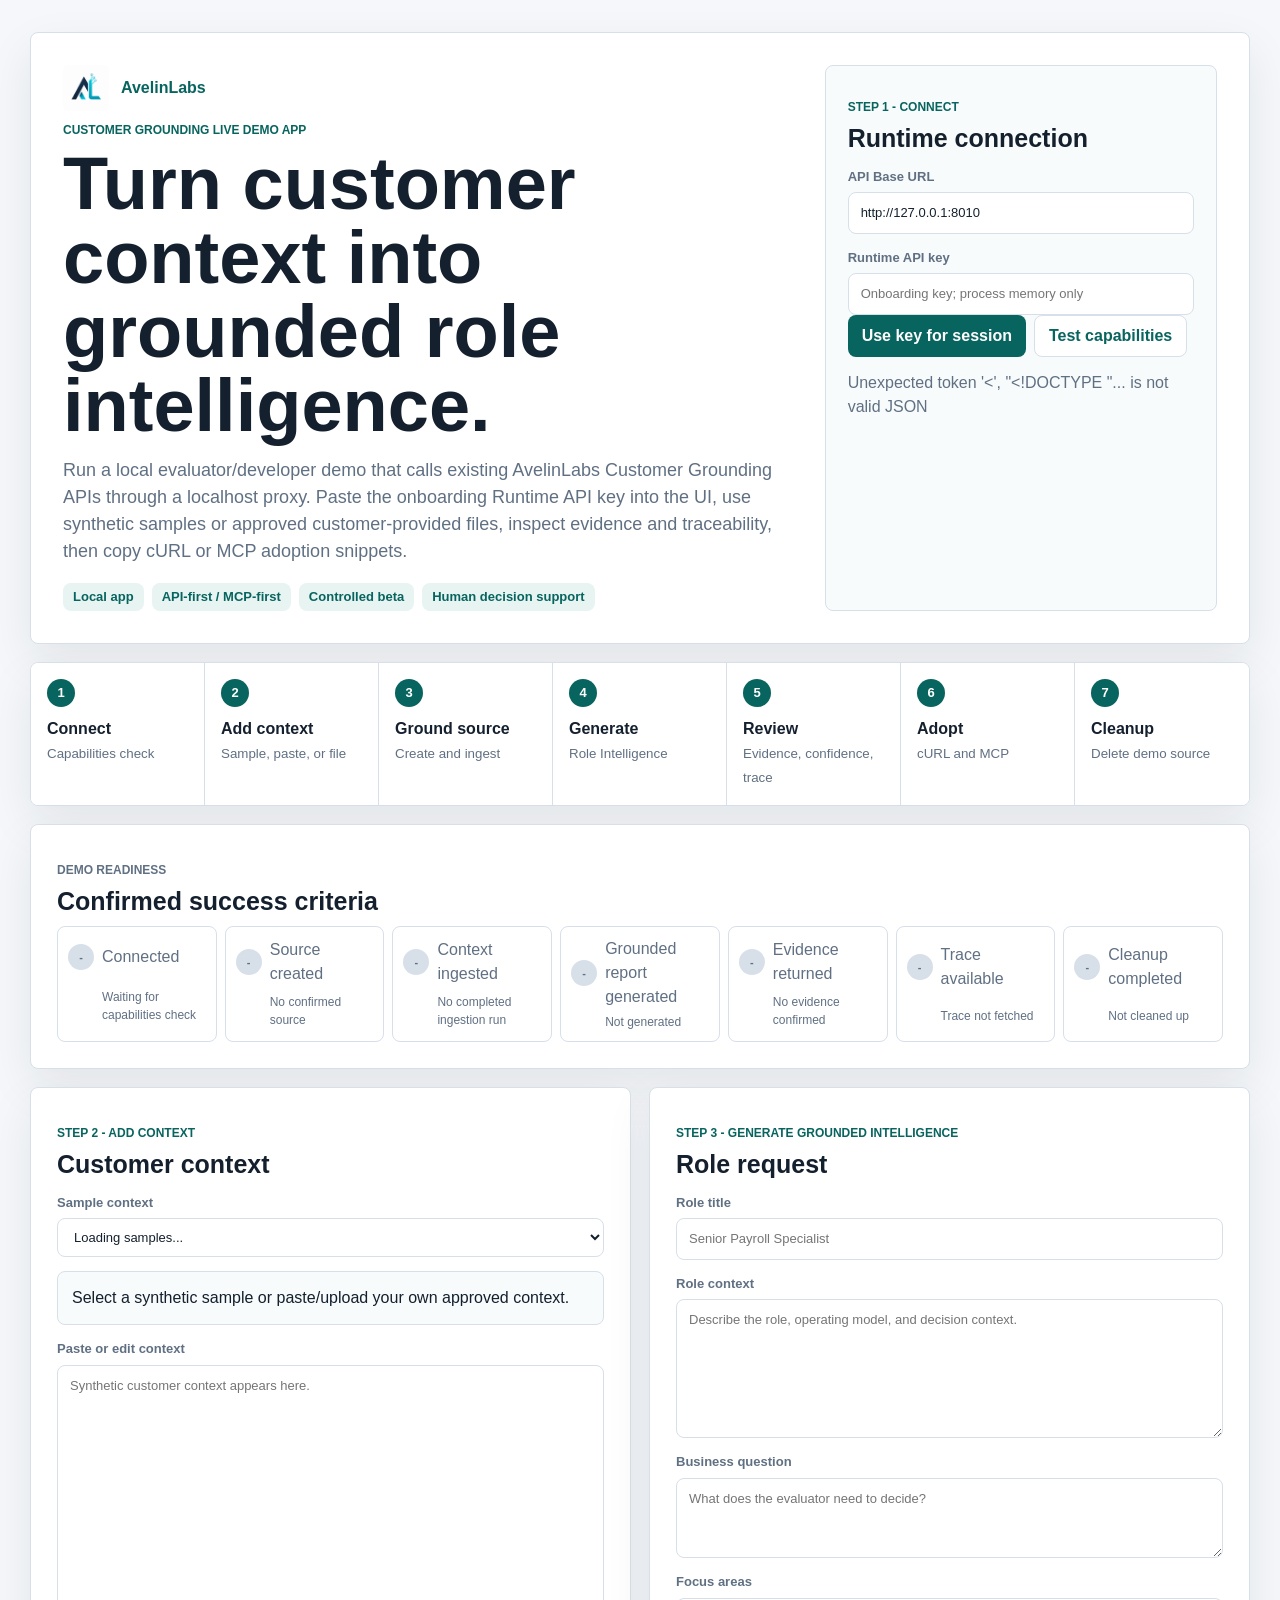
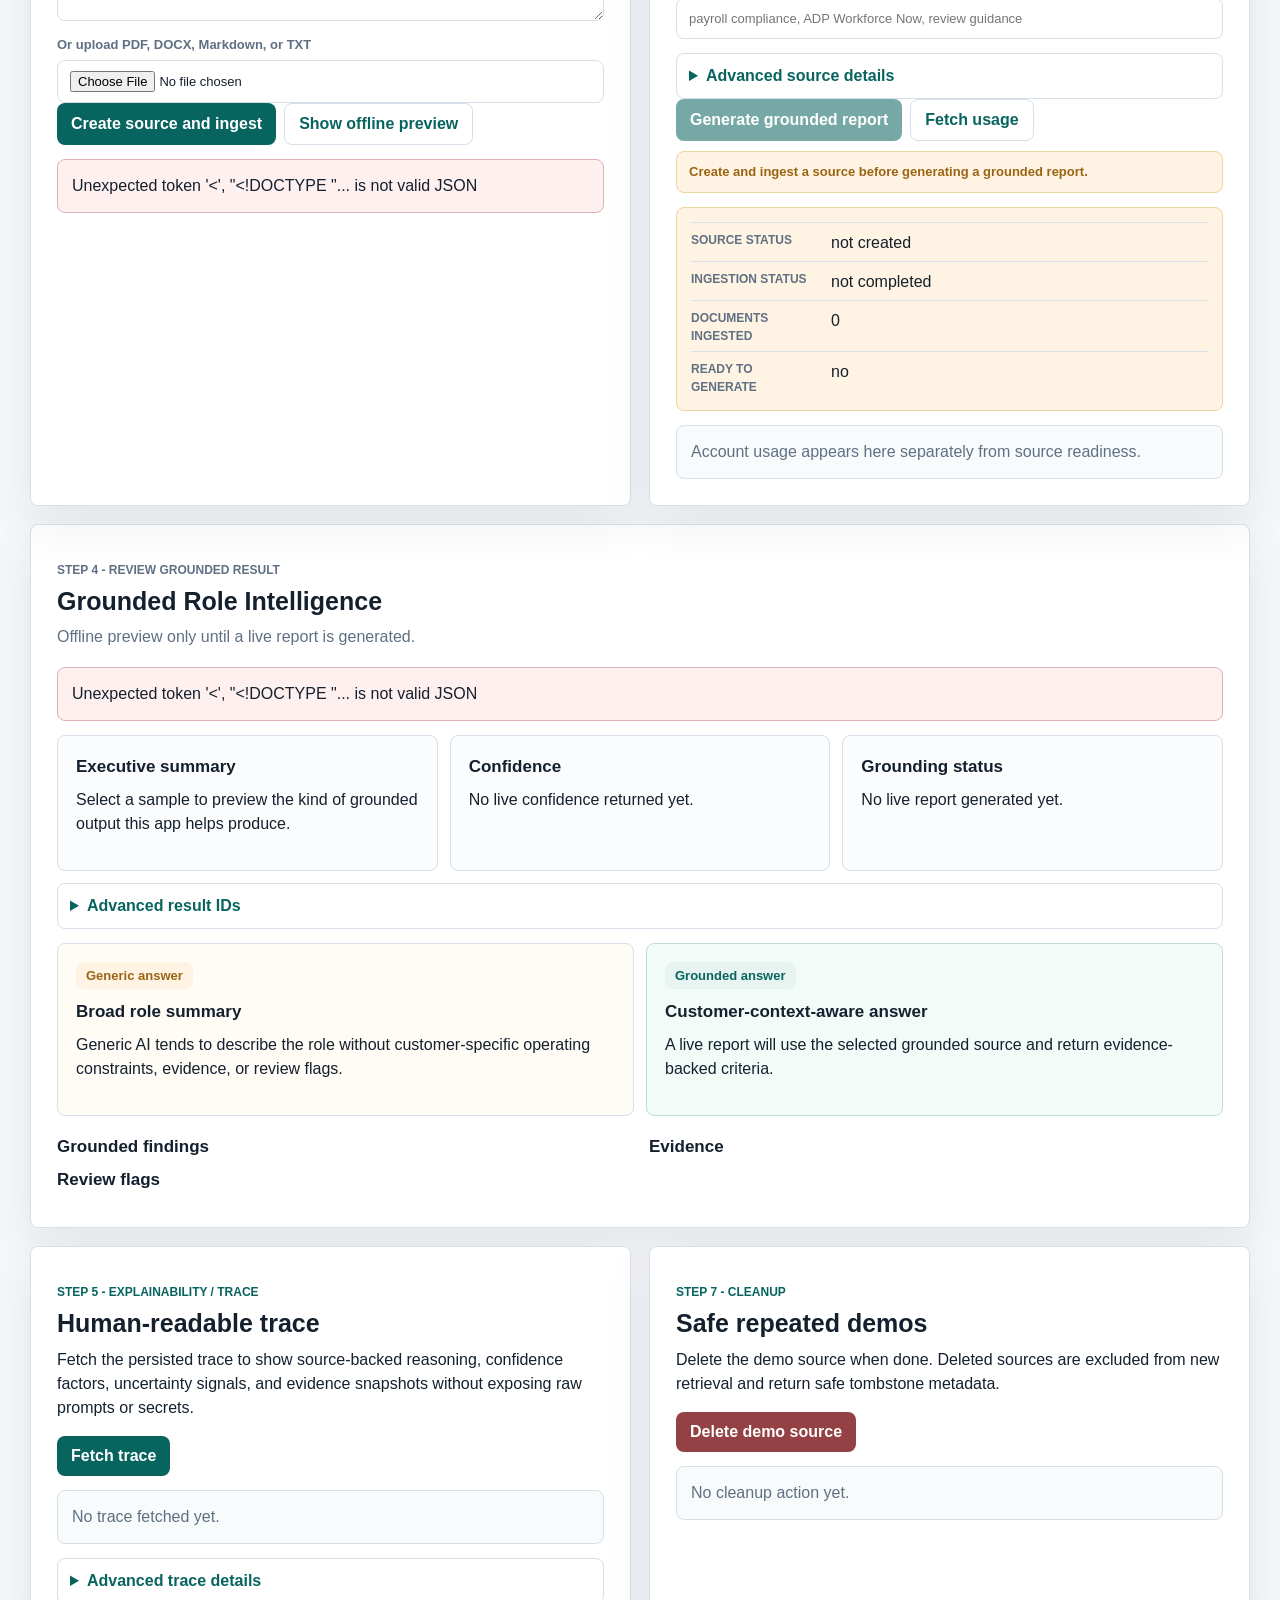
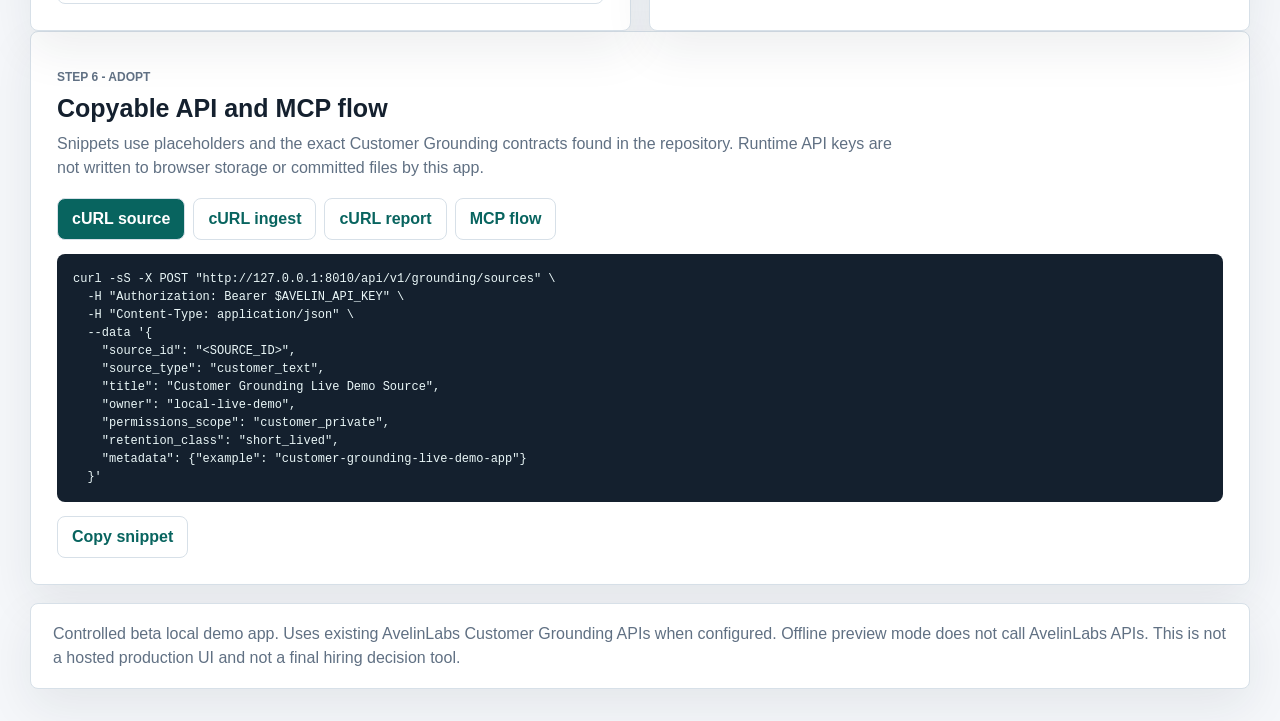
==== customer-grounding-live-demo-app/index.html @ 76cb21fd "Add Customer Grounding API, MCP, and live demo examples" ====
<!doctype html>
<html lang="en">
  <head>
    <meta charset="utf-8">
    <meta name="viewport" content="width=device-width, initial-scale=1">
    <title>AvelinLabs Customer Grounding Live Demo App</title>
    <link rel="stylesheet" href="styles.css">
  </head>
  <body>
    <main class="app-shell">
      <header class="hero">
        <div class="hero__main">
          <div class="brand-row">
            <img src="assets/avelinlabs-logo.png" alt="AvelinLabs logo" class="brand-logo">
            <span>AvelinLabs</span>
          </div>
          <p class="eyebrow">Customer Grounding Live Demo App</p>
          <h1>Turn customer context into grounded role intelligence.</h1>
          <p class="hero-copy">Run a local evaluator/developer demo that calls existing AvelinLabs Customer Grounding APIs through a localhost proxy. Paste the onboarding Runtime API key into the UI, use synthetic samples or approved customer-provided files, inspect evidence and traceability, then copy cURL or MCP adoption snippets.</p>
          <div class="badge-row">
            <span>Local app</span>
            <span>API-first / MCP-first</span>
            <span>Controlled beta</span>
            <span>Human decision support</span>
          </div>
        </div>
        <aside class="connection-card" aria-label="Connection status">
          <p class="eyebrow">Step 1 - Connect</p>
          <h2>Runtime connection</h2>
          <label>API Base URL<input id="base-url" type="url" value="http://127.0.0.1:8010" autocomplete="off"></label>
          <label>Runtime API key<input id="api-key" type="password" placeholder="Onboarding key; process memory only" autocomplete="off"></label>
          <div class="button-row">
            <button id="save-config" type="button">Use key for session</button>
            <button id="test-connection" type="button" class="secondary">Test capabilities</button>
          </div>
          <p id="connection-status" class="status-line">Not connected. Enter API Base URL and onboarding Runtime API key to run the live flow.</p>
        </aside>
      </header>

      <section class="timeline" aria-label="Demo workflow">
        <article><strong>1</strong><span>Connect</span><small>Capabilities check</small></article>
        <article><strong>2</strong><span>Add context</span><small>Sample, paste, or file</small></article>
        <article><strong>3</strong><span>Ground source</span><small>Create and ingest</small></article>
        <article><strong>4</strong><span>Generate</span><small>Role Intelligence</small></article>
        <article><strong>5</strong><span>Review</span><small>Evidence, confidence, trace</small></article>
        <article><strong>6</strong><span>Adopt</span><small>cURL and MCP</small></article>
        <article><strong>7</strong><span>Cleanup</span><small>Delete demo source</small></article>
      </section>

      <section class="panel checklist-panel" aria-labelledby="checklist-title">
        <div class="section-heading compact">
          <p class="eyebrow">Demo readiness</p>
          <h2 id="checklist-title">Confirmed success criteria</h2>
        </div>
        <ul id="demo-checklist" class="demo-checklist"></ul>
      </section>

      <section class="grid two" aria-label="Inputs">
        <article class="panel">
          <p class="eyebrow">Step 2 - Add context</p>
          <h2>Customer context</h2>
          <label>Sample context<select id="sample-select"><option value="">Loading samples...</option></select></label>
          <div id="sample-summary" class="soft-note">Select a synthetic sample or paste/upload your own approved context.</div>
          <label>Paste or edit context<textarea id="context-text" rows="12" placeholder="Synthetic customer context appears here."></textarea></label>
          <label>Or upload PDF, DOCX, Markdown, or TXT<input id="context-file" type="file" accept=".pdf,.docx,.md,.markdown,.txt,application/pdf,application/vnd.openxmlformats-officedocument.wordprocessingml.document,text/markdown,text/plain"></label>
          <div class="button-row">
            <button id="create-ingest" type="button">Create source and ingest</button>
            <button id="load-offline-preview" type="button" class="secondary">Show offline preview</button>
          </div>
          <div id="ingestion-status" class="status-box muted">No source ingested yet.</div>
        </article>

        <article class="panel">
          <p class="eyebrow">Step 3 - Generate grounded intelligence</p>
          <h2>Role request</h2>
          <label>Role title<input id="role-title" type="text" placeholder="Senior Payroll Specialist"></label>
          <label>Role context<textarea id="role-context" rows="6" placeholder="Describe the role, operating model, and decision context."></textarea></label>
          <label>Business question<textarea id="business-question" rows="3" placeholder="What does the evaluator need to decide?"></textarea></label>
          <label>Focus areas<input id="focus-areas" type="text" placeholder="payroll compliance, ADP Workforce Now, review guidance"></label>
          <details class="advanced-details">
            <summary>Advanced source details</summary>
            <label>Source ID<input id="source-id" type="text" placeholder="Generated automatically or enter one intentionally"></label>
            <div class="button-row compact-buttons">
              <button id="refresh-source" type="button" class="secondary">Refresh selected source</button>
            </div>
            <div id="advanced-source-details" class="advanced-box">No source details yet.</div>
          </details>
          <div class="button-row">
            <button id="generate-report" type="button">Generate grounded report</button>
            <button id="fetch-usage" type="button" class="secondary">Fetch usage</button>
          </div>
          <div id="generate-gate" class="gate-note blocked">Create and ingest a source before generating a grounded report.</div>
          <div id="run-metadata" class="status-box muted">Live source and ingestion status will appear here.</div>
          <div id="usage-view" class="status-box muted">Account usage appears here separately from source readiness.</div>
        </article>
      </section>

      <section class="panel result-panel" aria-labelledby="result-title">
        <div class="section-heading">
          <p class="eyebrow">Step 4 - Review grounded result</p>
          <h2 id="result-title">Grounded Role Intelligence</h2>
          <p id="result-mode">Offline preview only until a live report is generated.</p>
        </div>
        <div id="grounding-alert" class="status-box muted" hidden></div>
        <div class="result-grid">
          <article class="summary-card"><h3>Executive summary</h3><p id="executive-summary">Select a sample to preview the kind of grounded output this app helps produce.</p></article>
          <article class="summary-card"><h3>Confidence</h3><div id="confidence-card">No live confidence returned yet.</div></article>
          <article class="summary-card"><h3>Grounding status</h3><div id="result-status-card">No live report generated yet.</div></article>
        </div>
        <details class="advanced-details result-advanced">
          <summary>Advanced result IDs</summary>
          <div id="advanced-result-details" class="advanced-box">Trace and decision IDs appear after generation.</div>
        </details>
        <div class="comparison-grid">
          <article class="compare generic"><span>Generic answer</span><h3 id="generic-title">Broad role summary</h3><p id="generic-copy">Generic AI tends to describe the role without customer-specific operating constraints, evidence, or review flags.</p></article>
          <article class="compare grounded"><span>Grounded answer</span><h3 id="grounded-title">Customer-context-aware answer</h3><p id="grounded-copy">A live report will use the selected grounded source and return evidence-backed criteria.</p></article>
        </div>
        <div class="grid two">
          <article><h3>Grounded findings</h3><div id="criteria-list" class="stack"></div></article>
          <article><h3>Evidence</h3><div id="evidence-list" class="stack evidence-stack"></div></article>
        </div>
        <article><h3>Review flags</h3><div id="review-flags" class="pill-list"></div></article>
      </section>

      <section class="grid two" aria-label="Trace and cleanup">
        <article class="panel">
          <p class="eyebrow">Step 5 - Explainability / trace</p>
          <h2>Human-readable trace</h2>
          <p>Fetch the persisted trace to show source-backed reasoning, confidence factors, uncertainty signals, and evidence snapshots without exposing raw prompts or secrets.</p>
          <button id="fetch-trace" type="button">Fetch trace</button>
          <div id="trace-view" class="status-box muted">No trace fetched yet.</div>
          <details class="advanced-details">
            <summary>Advanced trace details</summary>
            <div id="advanced-trace-details" class="advanced-box">No trace IDs fetched yet.</div>
          </details>
        </article>

        <article class="panel">
          <p class="eyebrow">Step 7 - Cleanup</p>
          <h2>Safe repeated demos</h2>
          <p>Delete the demo source when done. Deleted sources are excluded from new retrieval and return safe tombstone metadata.</p>
          <button id="cleanup-source" type="button" class="danger">Delete demo source</button>
          <div id="cleanup-status" class="status-box muted">No cleanup action yet.</div>
        </article>
      </section>

      <section class="panel adoption" aria-labelledby="adopt-title">
        <div class="section-heading">
          <p class="eyebrow">Step 6 - Adopt</p>
          <h2 id="adopt-title">Copyable API and MCP flow</h2>
          <p>Snippets use placeholders and the exact Customer Grounding contracts found in the repository. Runtime API keys are not written to browser storage or committed files by this app.</p>
        </div>
        <div class="snippet-tabs" role="tablist">
          <button class="tab-button active" data-tab="curl-source" type="button">cURL source</button>
          <button class="tab-button" data-tab="curl-ingest" type="button">cURL ingest</button>
          <button class="tab-button" data-tab="curl-report" type="button">cURL report</button>
          <button class="tab-button" data-tab="mcp-flow" type="button">MCP flow</button>
        </div>
        <pre><code id="snippet-code"></code></pre>
        <button id="copy-snippet" type="button" class="secondary">Copy snippet</button>
      </section>

      <footer class="caveat">
        Controlled beta local demo app. Uses existing AvelinLabs Customer Grounding APIs when configured. Offline preview mode does not call AvelinLabs APIs. This is not a hosted production UI and not a final hiring decision tool.
      </footer>
    </main>
    <script src="app.js"></script>
  </body>
</html>
---- customer-grounding-live-demo-app/styles.css ----
:root {
  color-scheme: light;
  --bg: #f5f7fa;
  --surface: #ffffff;
  --surface-soft: #f8fbfb;
  --text: #14202e;
  --muted: #607083;
  --line: #d7e0e8;
  --accent: #08645f;
  --accent-2: #0aa7ba;
  --accent-soft: #e7f4f2;
  --amber: #9a6414;
  --amber-soft: #fff4e3;
  --danger: #934144;
  --danger-soft: #fff0f0;
  --shadow: 0 18px 48px rgba(20, 32, 46, .08);
}

* { box-sizing: border-box; }

body {
  margin: 0;
  background: var(--bg);
  color: var(--text);
  font-family: Inter, "Segoe UI", Arial, sans-serif;
  line-height: 1.5;
}

button,
input,
select,
textarea {
  font: inherit;
}

button {
  min-height: 38px;
  border: 0;
  border-radius: 8px;
  padding: 8px 14px;
  background: var(--accent);
  color: #fff;
  font-weight: 750;
  cursor: pointer;
}

button:hover { filter: brightness(.96); }
button:disabled { cursor: not-allowed; opacity: .55; }

button.secondary {
  border: 1px solid var(--line);
  background: #fff;
  color: var(--accent);
}

button.danger {
  background: var(--danger);
}

label {
  display: grid;
  gap: 6px;
  margin-top: 14px;
  color: var(--muted);
  font-size: 13px;
  font-weight: 700;
}

input,
select,
textarea {
  width: 100%;
  min-width: 0;
  border: 1px solid var(--line);
  border-radius: 8px;
  padding: 10px 12px;
  background: #fff;
  color: var(--text);
  font-weight: 500;
}

textarea { resize: vertical; }
pre {
  overflow-x: auto;
  margin: 14px 0;
  border-radius: 8px;
  padding: 16px;
  background: #14202e;
  color: #eaf7f8;
  font-size: 12px;
}

.app-shell {
  width: min(1220px, calc(100% - 36px));
  margin: 0 auto;
  padding: 32px 0;
}

.hero,
.panel,
.timeline,
.caveat {
  border: 1px solid var(--line);
  border-radius: 8px;
  background: var(--surface);
  box-shadow: var(--shadow);
}

.hero {
  display: grid;
  grid-template-columns: minmax(0, 1.5fr) minmax(330px, .8fr);
  gap: 26px;
  padding: 32px;
}

.brand-row {
  display: flex;
  align-items: center;
  gap: 12px;
  color: var(--accent);
  font-weight: 850;
}

.brand-logo {
  width: 46px;
  height: 46px;
  object-fit: contain;
  border-radius: 6px;
}

.eyebrow {
  margin: 10px 0 8px;
  color: var(--accent);
  font-size: 12px;
  font-weight: 850;
  text-transform: uppercase;
}

h1,
h2,
h3,
p,
li,
dd {
  margin-top: 0;
  overflow-wrap: anywhere;
}

h1 {
  max-width: 760px;
  margin-bottom: 14px;
  font-size: clamp(42px, 6vw, 74px);
  line-height: 1;
}

h2 { margin-bottom: 10px; font-size: 25px; line-height: 1.15; }
h3 { margin-bottom: 8px; font-size: 17px; }

.hero-copy {
  max-width: 820px;
  color: var(--muted);
  font-size: 18px;
}

.badge-row,
.button-row,
.pill-list {
  display: flex;
  flex-wrap: wrap;
  gap: 8px;
}

.badge-row span,
.pill,
.status-chip {
  display: inline-flex;
  align-items: center;
  min-height: 28px;
  border-radius: 8px;
  padding: 4px 10px;
  background: var(--accent-soft);
  color: var(--accent);
  font-size: 13px;
  font-weight: 800;
}

.connection-card {
  min-width: 0;
  align-self: stretch;
  border: 1px solid var(--line);
  border-radius: 8px;
  padding: 22px;
  background: var(--surface-soft);
}

.status-line {
  margin: 14px 0 0;
  color: var(--muted);
}

.timeline {
  display: grid;
  grid-template-columns: repeat(7, minmax(0, 1fr));
  gap: 0;
  margin-top: 18px;
  overflow: hidden;
}

.timeline article {
  min-width: 0;
  padding: 16px;
  border-right: 1px solid var(--line);
  background: #fff;
}

.timeline article:last-child { border-right: 0; }
.timeline strong {
  display: inline-grid;
  width: 28px;
  height: 28px;
  margin-bottom: 10px;
  place-items: center;
  border-radius: 999px;
  background: var(--accent);
  color: #fff;
  font-size: 13px;
}
.timeline span { display: block; font-weight: 850; }
.timeline small { color: var(--muted); }

.grid {
  display: grid;
  gap: 18px;
  margin-top: 18px;
}
.grid.two { grid-template-columns: repeat(2, minmax(0, 1fr)); }

.panel {
  min-width: 0;
  padding: 26px;
}

.section-heading {
  max-width: 850px;
  margin-bottom: 18px;
}
.section-heading p { color: var(--muted); }

.soft-note,
.status-box {
  margin-top: 14px;
  border: 1px solid var(--line);
  border-radius: 8px;
  padding: 14px;
  background: var(--surface-soft);
}

.status-box.success { border-color: #bdded6; background: #f1fbf8; }
.status-box.warning { border-color: #edd59d; background: var(--amber-soft); }
.status-box.error { border-color: #e0b0b2; background: var(--danger-soft); }
.muted { color: var(--muted); }

.result-panel { margin-top: 18px; }
.result-grid,
.comparison-grid {
  display: grid;
  grid-template-columns: repeat(3, minmax(0, 1fr));
  gap: 12px;
  margin-top: 14px;
}
.comparison-grid { grid-template-columns: repeat(2, minmax(0, 1fr)); }

.summary-card,
.compare,
.stack article {
  min-width: 0;
  border: 1px solid var(--line);
  border-radius: 8px;
  padding: 18px;
  background: #fbfcfd;
}

.compare span {
  display: inline-flex;
  margin-bottom: 10px;
  border-radius: 8px;
  padding: 4px 10px;
  font-size: 13px;
  font-weight: 850;
}
.compare.generic { background: #fffbf5; }
.compare.generic span { background: var(--amber-soft); color: var(--amber); }
.compare.grounded { border-color: #bdded6; background: #f3fbf8; }
.compare.grounded span { background: var(--accent-soft); color: var(--accent); }

.stack {
  display: grid;
  gap: 10px;
}
.stack article p:last-child { margin-bottom: 0; }

.key-value {
  display: grid;
  gap: 6px;
  margin: 0;
}
.key-value div {
  display: grid;
  grid-template-columns: 130px minmax(0, 1fr);
  gap: 10px;
  border-top: 1px solid var(--line);
  padding-top: 8px;
}
.key-value dt {
  color: var(--muted);
  font-size: 12px;
  font-weight: 850;
  text-transform: uppercase;
}
.key-value dd { margin: 0; }

.snippet-tabs {
  display: flex;
  flex-wrap: wrap;
  gap: 8px;
}
.tab-button {
  border: 1px solid var(--line);
  background: #fff;
  color: var(--accent);
}
.tab-button.active {
  background: var(--accent);
  color: #fff;
}

.caveat {
  margin-top: 18px;
  padding: 18px 22px;
  color: var(--muted);
}

@media (max-width: 1050px) {
  .hero,
  .grid.two,
  .comparison-grid { grid-template-columns: 1fr; }
  .result-grid { grid-template-columns: 1fr; }
  .timeline { grid-template-columns: repeat(4, minmax(0, 1fr)); }
  .timeline article { border-bottom: 1px solid var(--line); }
}

@media (max-width: 640px) {
  .app-shell { width: min(100% - 24px, 1220px); padding: 16px 0; }
  .hero,
  .panel { padding: 20px; }
  h1 { font-size: 40px; }
  h2 { font-size: 22px; }
  .timeline { grid-template-columns: 1fr; }
  .timeline article { border-right: 0; }
  .key-value div { grid-template-columns: 1fr; }
}
.checklist-panel {
  margin-top: 18px;
}

.section-heading.compact {
  margin-bottom: 10px;
}

.demo-checklist {
  display: grid;
  grid-template-columns: repeat(7, minmax(0, 1fr));
  gap: 8px;
  margin: 0;
  padding: 0;
  list-style: none;
}

.demo-checklist li {
  min-width: 0;
  display: grid;
  grid-template-columns: auto minmax(0, 1fr);
  gap: 4px 8px;
  align-items: center;
  border: 1px solid var(--line);
  border-radius: 8px;
  padding: 10px;
  background: #fff;
}

.demo-checklist li.complete {
  border-color: #bdded6;
  background: #f1fbf8;
}

.demo-checklist li.pending {
  color: var(--muted);
}

.check-marker {
  display: inline-grid;
  width: 26px;
  height: 26px;
  place-items: center;
  border-radius: 999px;
  background: var(--line);
  color: var(--muted);
  font-size: 11px;
  font-weight: 850;
}

.complete .check-marker {
  background: var(--accent);
  color: #fff;
}

.demo-checklist small {
  grid-column: 2;
  color: var(--muted);
  font-size: 12px;
}

.gate-note {
  margin-top: 10px;
  border-radius: 8px;
  padding: 10px 12px;
  font-size: 13px;
  font-weight: 800;
}

.gate-note.ready {
  border: 1px solid #bdded6;
  background: #f1fbf8;
  color: var(--accent);
}

.gate-note.blocked {
  border: 1px solid #edd59d;
  background: var(--amber-soft);
  color: var(--amber);
}

.advanced-details {
  margin-top: 14px;
  border: 1px solid var(--line);
  border-radius: 8px;
  padding: 10px 12px;
  background: #fff;
}

.advanced-details summary {
  cursor: pointer;
  color: var(--accent);
  font-weight: 850;
}

.advanced-box {
  margin-top: 10px;
}

.compact-buttons {
  margin-top: 10px;
}

.result-advanced {
  margin-top: 12px;
}

.evidence-card {
  border-color: #9fcfc6;
  background: #f0fbf8;
}

.evidence-card h3 {
  color: var(--accent);
}

.criterion-card {
  border-color: #bdded6;
  background: #f6fcfa;
}

.warning-card {
  border-color: #edd59d;
  background: var(--amber-soft);
}

.warning-card h3 {
  color: var(--amber);
}

.status-box.error,
.status-box.warning,
.status-box.success {
  color: var(--text);
}

@media (max-width: 1050px) {
  .demo-checklist { grid-template-columns: repeat(2, minmax(0, 1fr)); }
}

@media (max-width: 640px) {
  .demo-checklist { grid-template-columns: 1fr; }
}
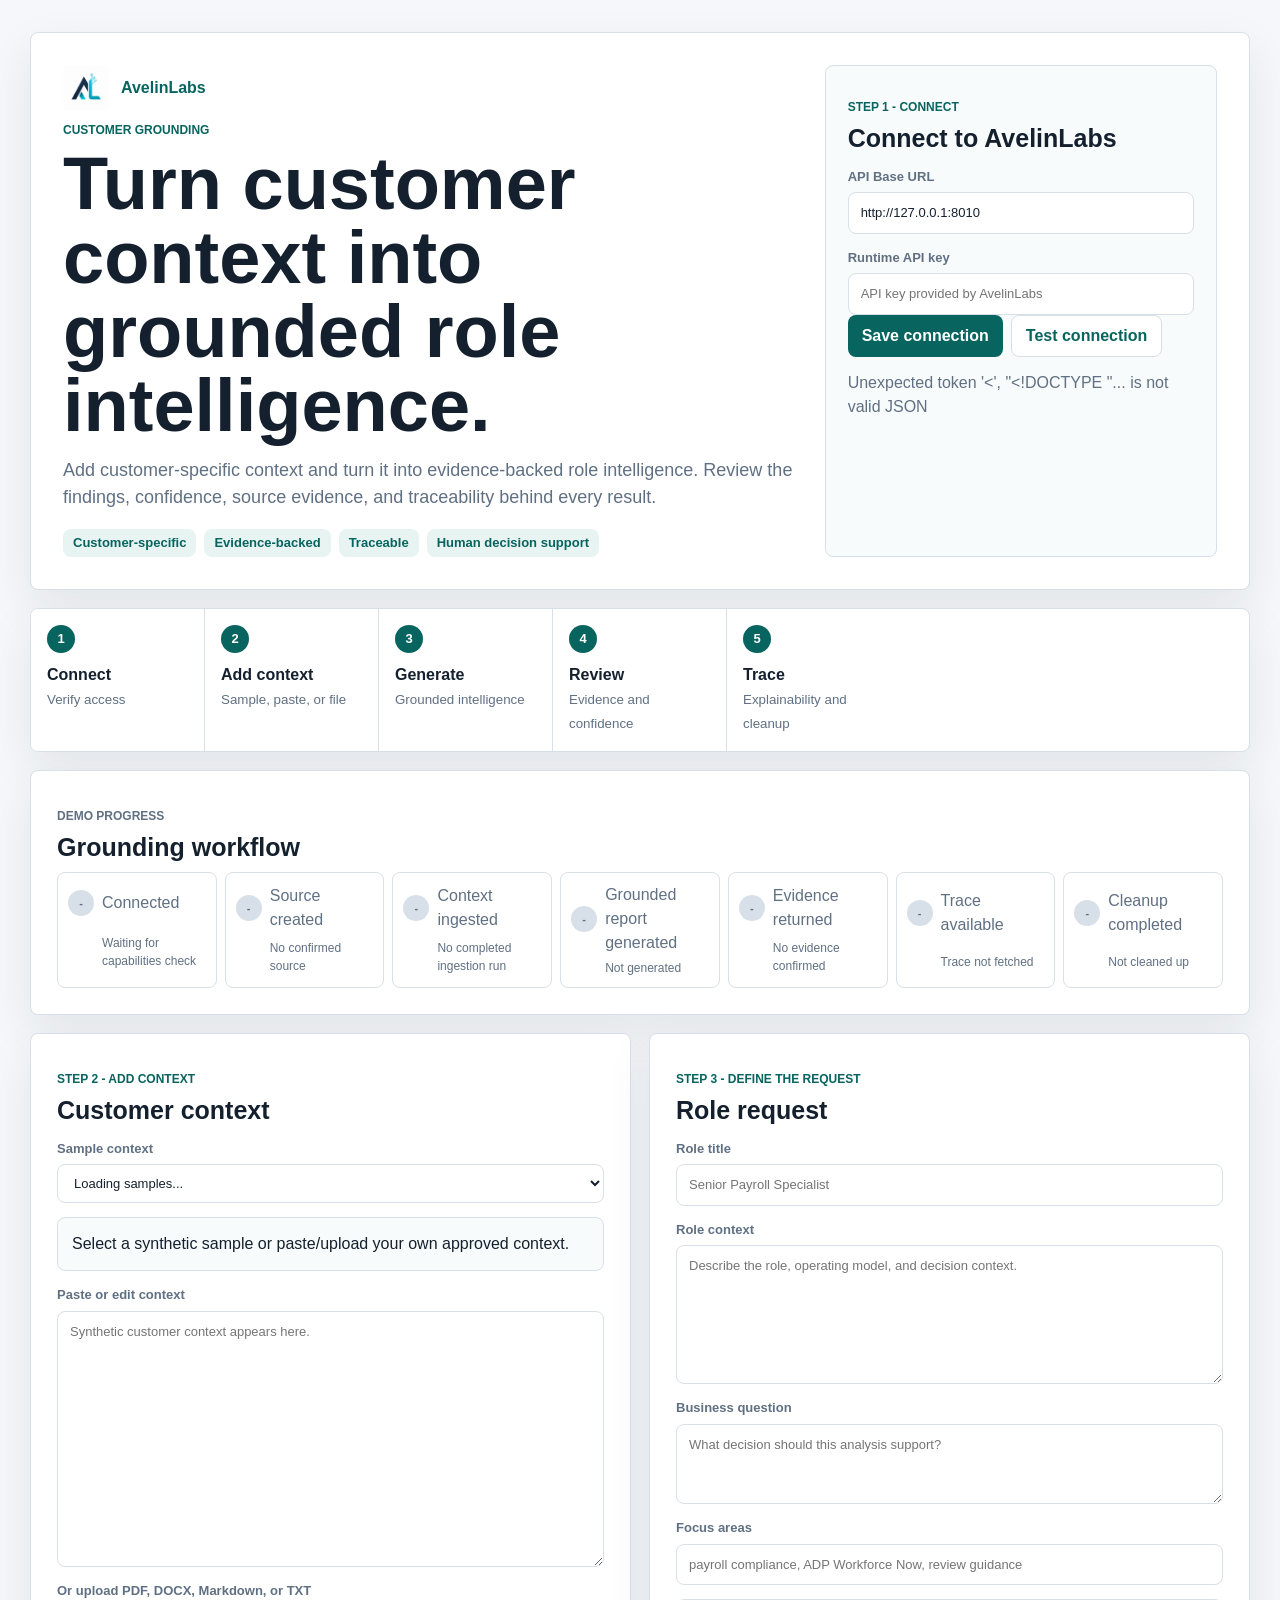
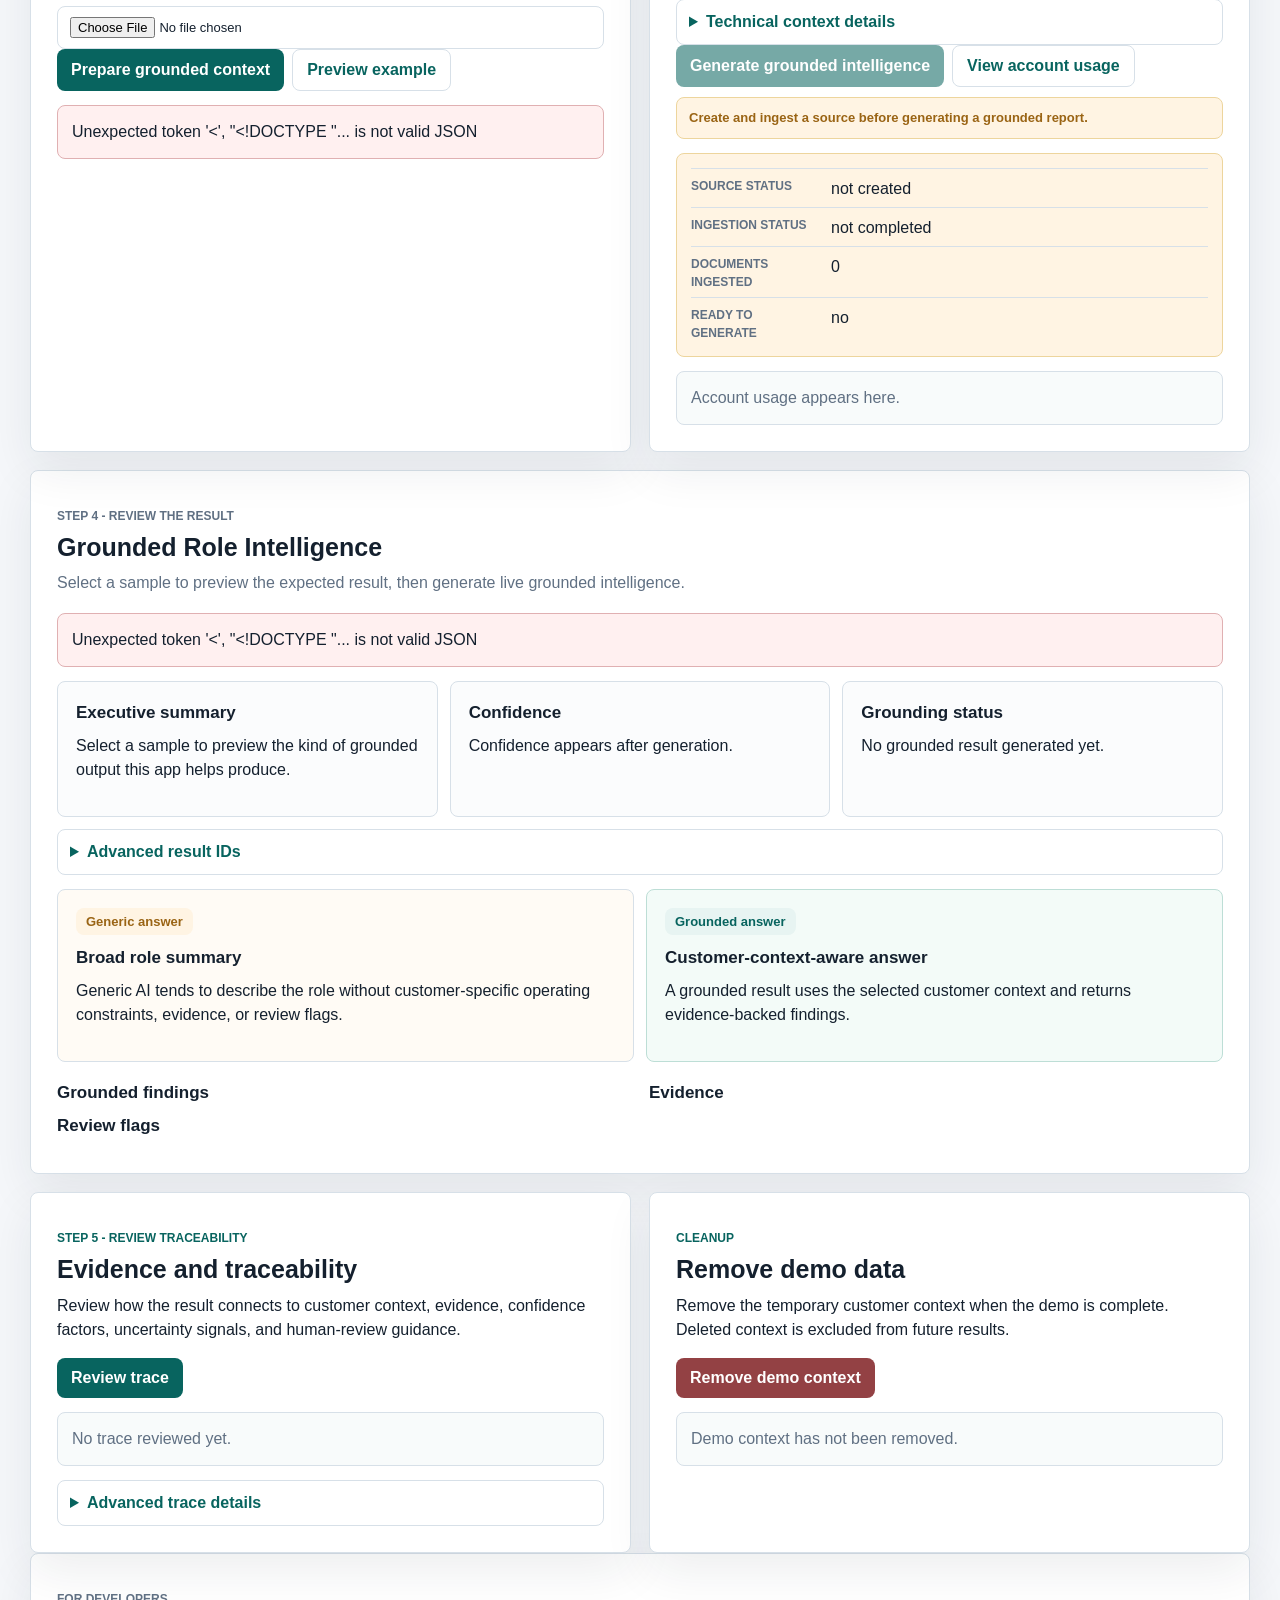
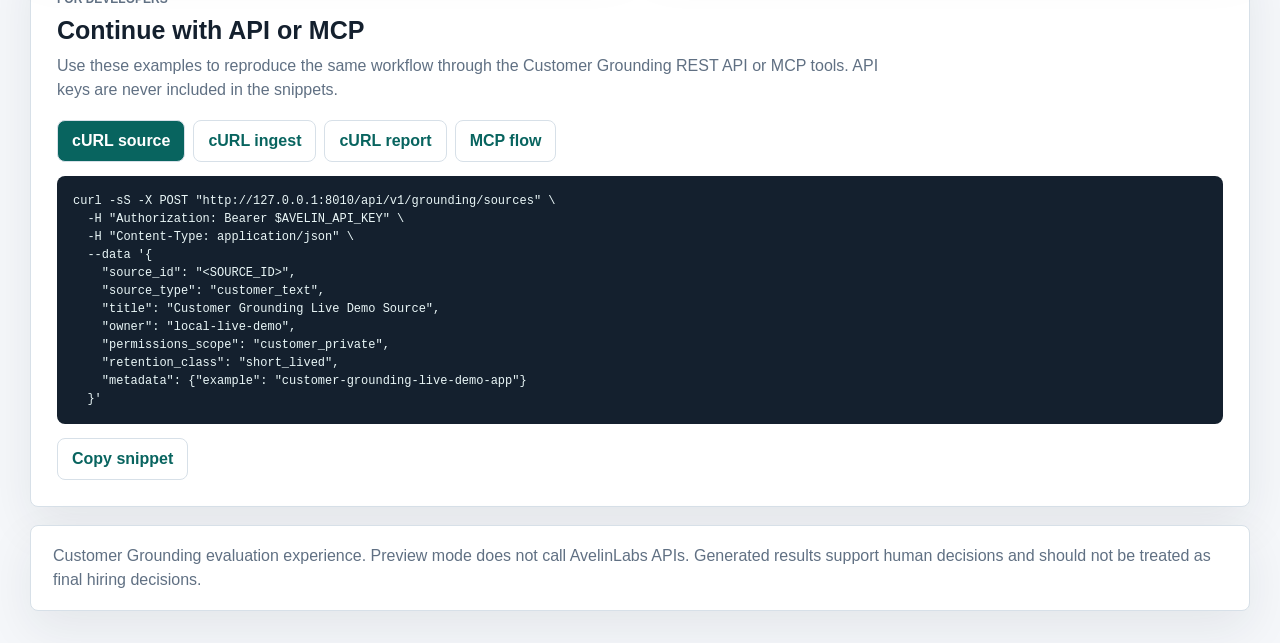
==== commit 02aca031: "Use customer-facing language in demo UI" ====
--- a/customer-grounding-live-demo-app/index.html
+++ b/customer-grounding-live-demo-app/index.html
@@ -3,7 +3,7 @@
   <head>
     <meta charset="utf-8">
     <meta name="viewport" content="width=device-width, initial-scale=1">
-    <title>AvelinLabs Customer Grounding Live Demo App</title>
+    <title>AvelinLabs Customer Grounding</title>
     <link rel="stylesheet" href="styles.css">
   </head>
   <body>
@@ -14,43 +14,41 @@
             <img src="assets/avelinlabs-logo.png" alt="AvelinLabs logo" class="brand-logo">
             <span>AvelinLabs</span>
           </div>
-          <p class="eyebrow">Customer Grounding Live Demo App</p>
+          <p class="eyebrow">Customer Grounding</p>
           <h1>Turn customer context into grounded role intelligence.</h1>
-          <p class="hero-copy">Run a local evaluator/developer demo that calls existing AvelinLabs Customer Grounding APIs through a localhost proxy. Paste the onboarding Runtime API key into the UI, use synthetic samples or approved customer-provided files, inspect evidence and traceability, then copy cURL or MCP adoption snippets.</p>
+          <p class="hero-copy">Add customer-specific context and turn it into evidence-backed role intelligence. Review the findings, confidence, source evidence, and traceability behind every result.</p>
           <div class="badge-row">
-            <span>Local app</span>
-            <span>API-first / MCP-first</span>
-            <span>Controlled beta</span>
+            <span>Customer-specific</span>
+            <span>Evidence-backed</span>
+            <span>Traceable</span>
             <span>Human decision support</span>
           </div>
         </div>
         <aside class="connection-card" aria-label="Connection status">
           <p class="eyebrow">Step 1 - Connect</p>
-          <h2>Runtime connection</h2>
+          <h2>Connect to AvelinLabs</h2>
           <label>API Base URL<input id="base-url" type="url" value="http://127.0.0.1:8010" autocomplete="off"></label>
-          <label>Runtime API key<input id="api-key" type="password" placeholder="Onboarding key; process memory only" autocomplete="off"></label>
+          <label>Runtime API key<input id="api-key" type="password" placeholder="API key provided by AvelinLabs" autocomplete="off"></label>
           <div class="button-row">
-            <button id="save-config" type="button">Use key for session</button>
-            <button id="test-connection" type="button" class="secondary">Test capabilities</button>
+            <button id="save-config" type="button">Save connection</button>
+            <button id="test-connection" type="button" class="secondary">Test connection</button>
           </div>
-          <p id="connection-status" class="status-line">Not connected. Enter API Base URL and onboarding Runtime API key to run the live flow.</p>
+          <p id="connection-status" class="status-line">Not connected. Enter the API Base URL and API key provided by AvelinLabs.</p>
         </aside>
       </header>
 
       <section class="timeline" aria-label="Demo workflow">
-        <article><strong>1</strong><span>Connect</span><small>Capabilities check</small></article>
+        <article><strong>1</strong><span>Connect</span><small>Verify access</small></article>
         <article><strong>2</strong><span>Add context</span><small>Sample, paste, or file</small></article>
-        <article><strong>3</strong><span>Ground source</span><small>Create and ingest</small></article>
-        <article><strong>4</strong><span>Generate</span><small>Role Intelligence</small></article>
-        <article><strong>5</strong><span>Review</span><small>Evidence, confidence, trace</small></article>
-        <article><strong>6</strong><span>Adopt</span><small>cURL and MCP</small></article>
-        <article><strong>7</strong><span>Cleanup</span><small>Delete demo source</small></article>
+        <article><strong>3</strong><span>Generate</span><small>Grounded intelligence</small></article>
+        <article><strong>4</strong><span>Review</span><small>Evidence and confidence</small></article>
+        <article><strong>5</strong><span>Trace</span><small>Explainability and cleanup</small></article>
       </section>
 
       <section class="panel checklist-panel" aria-labelledby="checklist-title">
         <div class="section-heading compact">
-          <p class="eyebrow">Demo readiness</p>
-          <h2 id="checklist-title">Confirmed success criteria</h2>
+          <p class="eyebrow">Demo progress</p>
+          <h2 id="checklist-title">Grounding workflow</h2>
         </div>
         <ul id="demo-checklist" class="demo-checklist"></ul>
       </section>
@@ -64,48 +62,48 @@
           <label>Paste or edit context<textarea id="context-text" rows="12" placeholder="Synthetic customer context appears here."></textarea></label>
           <label>Or upload PDF, DOCX, Markdown, or TXT<input id="context-file" type="file" accept=".pdf,.docx,.md,.markdown,.txt,application/pdf,application/vnd.openxmlformats-officedocument.wordprocessingml.document,text/markdown,text/plain"></label>
           <div class="button-row">
-            <button id="create-ingest" type="button">Create source and ingest</button>
-            <button id="load-offline-preview" type="button" class="secondary">Show offline preview</button>
+            <button id="create-ingest" type="button">Prepare grounded context</button>
+            <button id="load-offline-preview" type="button" class="secondary">Preview example</button>
           </div>
-          <div id="ingestion-status" class="status-box muted">No source ingested yet.</div>
+          <div id="ingestion-status" class="status-box muted">No customer context prepared yet.</div>
         </article>
 
         <article class="panel">
-          <p class="eyebrow">Step 3 - Generate grounded intelligence</p>
+          <p class="eyebrow">Step 3 - Define the request</p>
           <h2>Role request</h2>
           <label>Role title<input id="role-title" type="text" placeholder="Senior Payroll Specialist"></label>
           <label>Role context<textarea id="role-context" rows="6" placeholder="Describe the role, operating model, and decision context."></textarea></label>
-          <label>Business question<textarea id="business-question" rows="3" placeholder="What does the evaluator need to decide?"></textarea></label>
+          <label>Business question<textarea id="business-question" rows="3" placeholder="What decision should this analysis support?"></textarea></label>
           <label>Focus areas<input id="focus-areas" type="text" placeholder="payroll compliance, ADP Workforce Now, review guidance"></label>
           <details class="advanced-details">
-            <summary>Advanced source details</summary>
+            <summary>Technical context details</summary>
             <label>Source ID<input id="source-id" type="text" placeholder="Generated automatically or enter one intentionally"></label>
             <div class="button-row compact-buttons">
-              <button id="refresh-source" type="button" class="secondary">Refresh selected source</button>
+              <button id="refresh-source" type="button" class="secondary">Check context status</button>
             </div>
-            <div id="advanced-source-details" class="advanced-box">No source details yet.</div>
+            <div id="advanced-source-details" class="advanced-box">No context details yet.</div>
           </details>
           <div class="button-row">
-            <button id="generate-report" type="button">Generate grounded report</button>
-            <button id="fetch-usage" type="button" class="secondary">Fetch usage</button>
+            <button id="generate-report" type="button">Generate grounded intelligence</button>
+            <button id="fetch-usage" type="button" class="secondary">View account usage</button>
           </div>
-          <div id="generate-gate" class="gate-note blocked">Create and ingest a source before generating a grounded report.</div>
-          <div id="run-metadata" class="status-box muted">Live source and ingestion status will appear here.</div>
-          <div id="usage-view" class="status-box muted">Account usage appears here separately from source readiness.</div>
+          <div id="generate-gate" class="gate-note blocked">Prepare customer context before generating grounded intelligence.</div>
+          <div id="run-metadata" class="status-box muted">Context readiness will appear here.</div>
+          <div id="usage-view" class="status-box muted">Account usage appears here.</div>
         </article>
       </section>
 
       <section class="panel result-panel" aria-labelledby="result-title">
         <div class="section-heading">
-          <p class="eyebrow">Step 4 - Review grounded result</p>
+          <p class="eyebrow">Step 4 - Review the result</p>
           <h2 id="result-title">Grounded Role Intelligence</h2>
-          <p id="result-mode">Offline preview only until a live report is generated.</p>
+          <p id="result-mode">Select a sample to preview the expected result, then generate live grounded intelligence.</p>
         </div>
         <div id="grounding-alert" class="status-box muted" hidden></div>
         <div class="result-grid">
           <article class="summary-card"><h3>Executive summary</h3><p id="executive-summary">Select a sample to preview the kind of grounded output this app helps produce.</p></article>
-          <article class="summary-card"><h3>Confidence</h3><div id="confidence-card">No live confidence returned yet.</div></article>
-          <article class="summary-card"><h3>Grounding status</h3><div id="result-status-card">No live report generated yet.</div></article>
+          <article class="summary-card"><h3>Confidence</h3><div id="confidence-card">Confidence appears after generation.</div></article>
+          <article class="summary-card"><h3>Grounding status</h3><div id="result-status-card">No grounded result generated yet.</div></article>
         </div>
         <details class="advanced-details result-advanced">
           <summary>Advanced result IDs</summary>
@@ -113,7 +111,7 @@
         </details>
         <div class="comparison-grid">
           <article class="compare generic"><span>Generic answer</span><h3 id="generic-title">Broad role summary</h3><p id="generic-copy">Generic AI tends to describe the role without customer-specific operating constraints, evidence, or review flags.</p></article>
-          <article class="compare grounded"><span>Grounded answer</span><h3 id="grounded-title">Customer-context-aware answer</h3><p id="grounded-copy">A live report will use the selected grounded source and return evidence-backed criteria.</p></article>
+          <article class="compare grounded"><span>Grounded answer</span><h3 id="grounded-title">Customer-context-aware answer</h3><p id="grounded-copy">A grounded result uses the selected customer context and returns evidence-backed findings.</p></article>
         </div>
         <div class="grid two">
           <article><h3>Grounded findings</h3><div id="criteria-list" class="stack"></div></article>
@@ -124,11 +122,11 @@
 
       <section class="grid two" aria-label="Trace and cleanup">
         <article class="panel">
-          <p class="eyebrow">Step 5 - Explainability / trace</p>
-          <h2>Human-readable trace</h2>
-          <p>Fetch the persisted trace to show source-backed reasoning, confidence factors, uncertainty signals, and evidence snapshots without exposing raw prompts or secrets.</p>
-          <button id="fetch-trace" type="button">Fetch trace</button>
-          <div id="trace-view" class="status-box muted">No trace fetched yet.</div>
+          <p class="eyebrow">Step 5 - Review traceability</p>
+          <h2>Evidence and traceability</h2>
+          <p>Review how the result connects to customer context, evidence, confidence factors, uncertainty signals, and human-review guidance.</p>
+          <button id="fetch-trace" type="button">Review trace</button>
+          <div id="trace-view" class="status-box muted">No trace reviewed yet.</div>
           <details class="advanced-details">
             <summary>Advanced trace details</summary>
             <div id="advanced-trace-details" class="advanced-box">No trace IDs fetched yet.</div>
@@ -136,19 +134,19 @@
         </article>
 
         <article class="panel">
-          <p class="eyebrow">Step 7 - Cleanup</p>
-          <h2>Safe repeated demos</h2>
-          <p>Delete the demo source when done. Deleted sources are excluded from new retrieval and return safe tombstone metadata.</p>
-          <button id="cleanup-source" type="button" class="danger">Delete demo source</button>
-          <div id="cleanup-status" class="status-box muted">No cleanup action yet.</div>
+          <p class="eyebrow">Cleanup</p>
+          <h2>Remove demo data</h2>
+          <p>Remove the temporary customer context when the demo is complete. Deleted context is excluded from future results.</p>
+          <button id="cleanup-source" type="button" class="danger">Remove demo context</button>
+          <div id="cleanup-status" class="status-box muted">Demo context has not been removed.</div>
         </article>
       </section>
 
       <section class="panel adoption" aria-labelledby="adopt-title">
         <div class="section-heading">
-          <p class="eyebrow">Step 6 - Adopt</p>
-          <h2 id="adopt-title">Copyable API and MCP flow</h2>
-          <p>Snippets use placeholders and the exact Customer Grounding contracts found in the repository. Runtime API keys are not written to browser storage or committed files by this app.</p>
+          <p class="eyebrow">For developers</p>
+          <h2 id="adopt-title">Continue with API or MCP</h2>
+          <p>Use these examples to reproduce the same workflow through the Customer Grounding REST API or MCP tools. API keys are never included in the snippets.</p>
         </div>
         <div class="snippet-tabs" role="tablist">
           <button class="tab-button active" data-tab="curl-source" type="button">cURL source</button>
@@ -161,7 +159,7 @@
       </section>
 
       <footer class="caveat">
-        Controlled beta local demo app. Uses existing AvelinLabs Customer Grounding APIs when configured. Offline preview mode does not call AvelinLabs APIs. This is not a hosted production UI and not a final hiring decision tool.
+        Customer Grounding evaluation experience. Preview mode does not call AvelinLabs APIs. Generated results support human decisions and should not be treated as final hiring decisions.
       </footer>
     </main>
     <script src="app.js"></script>
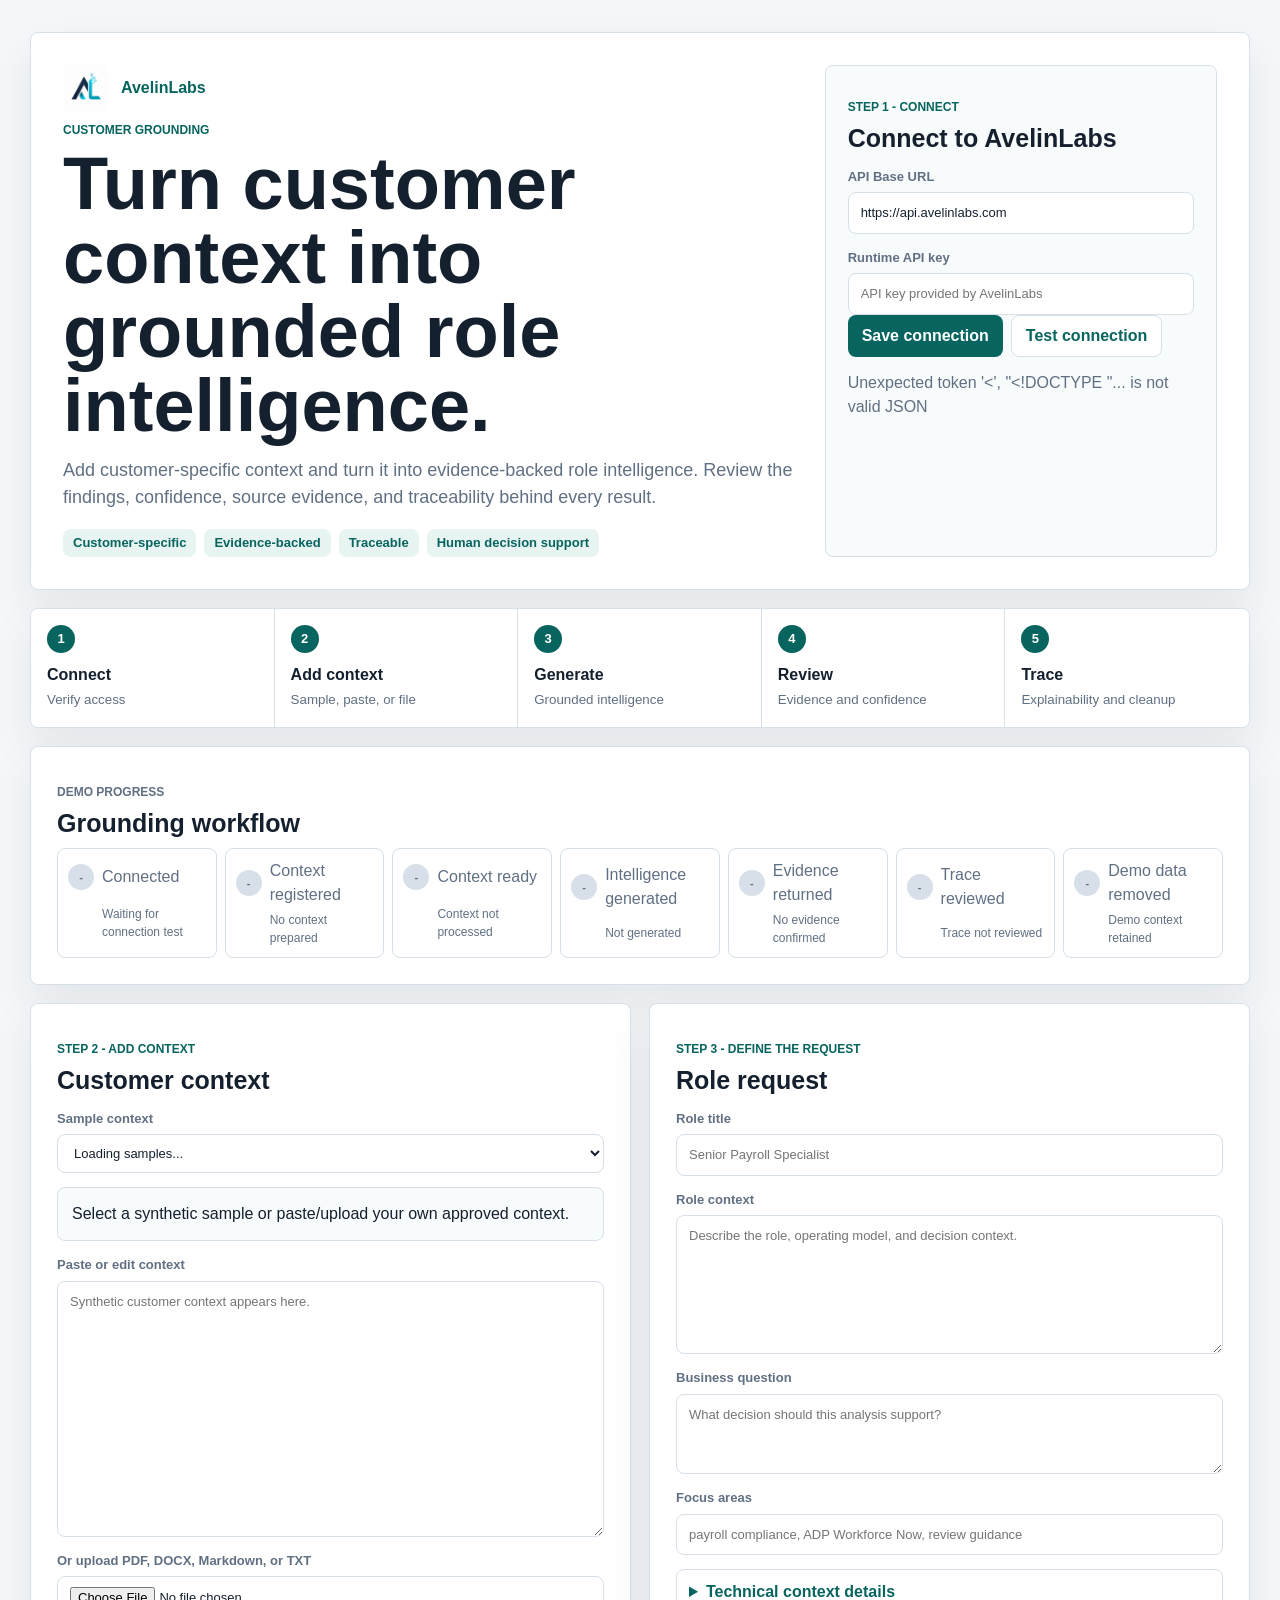
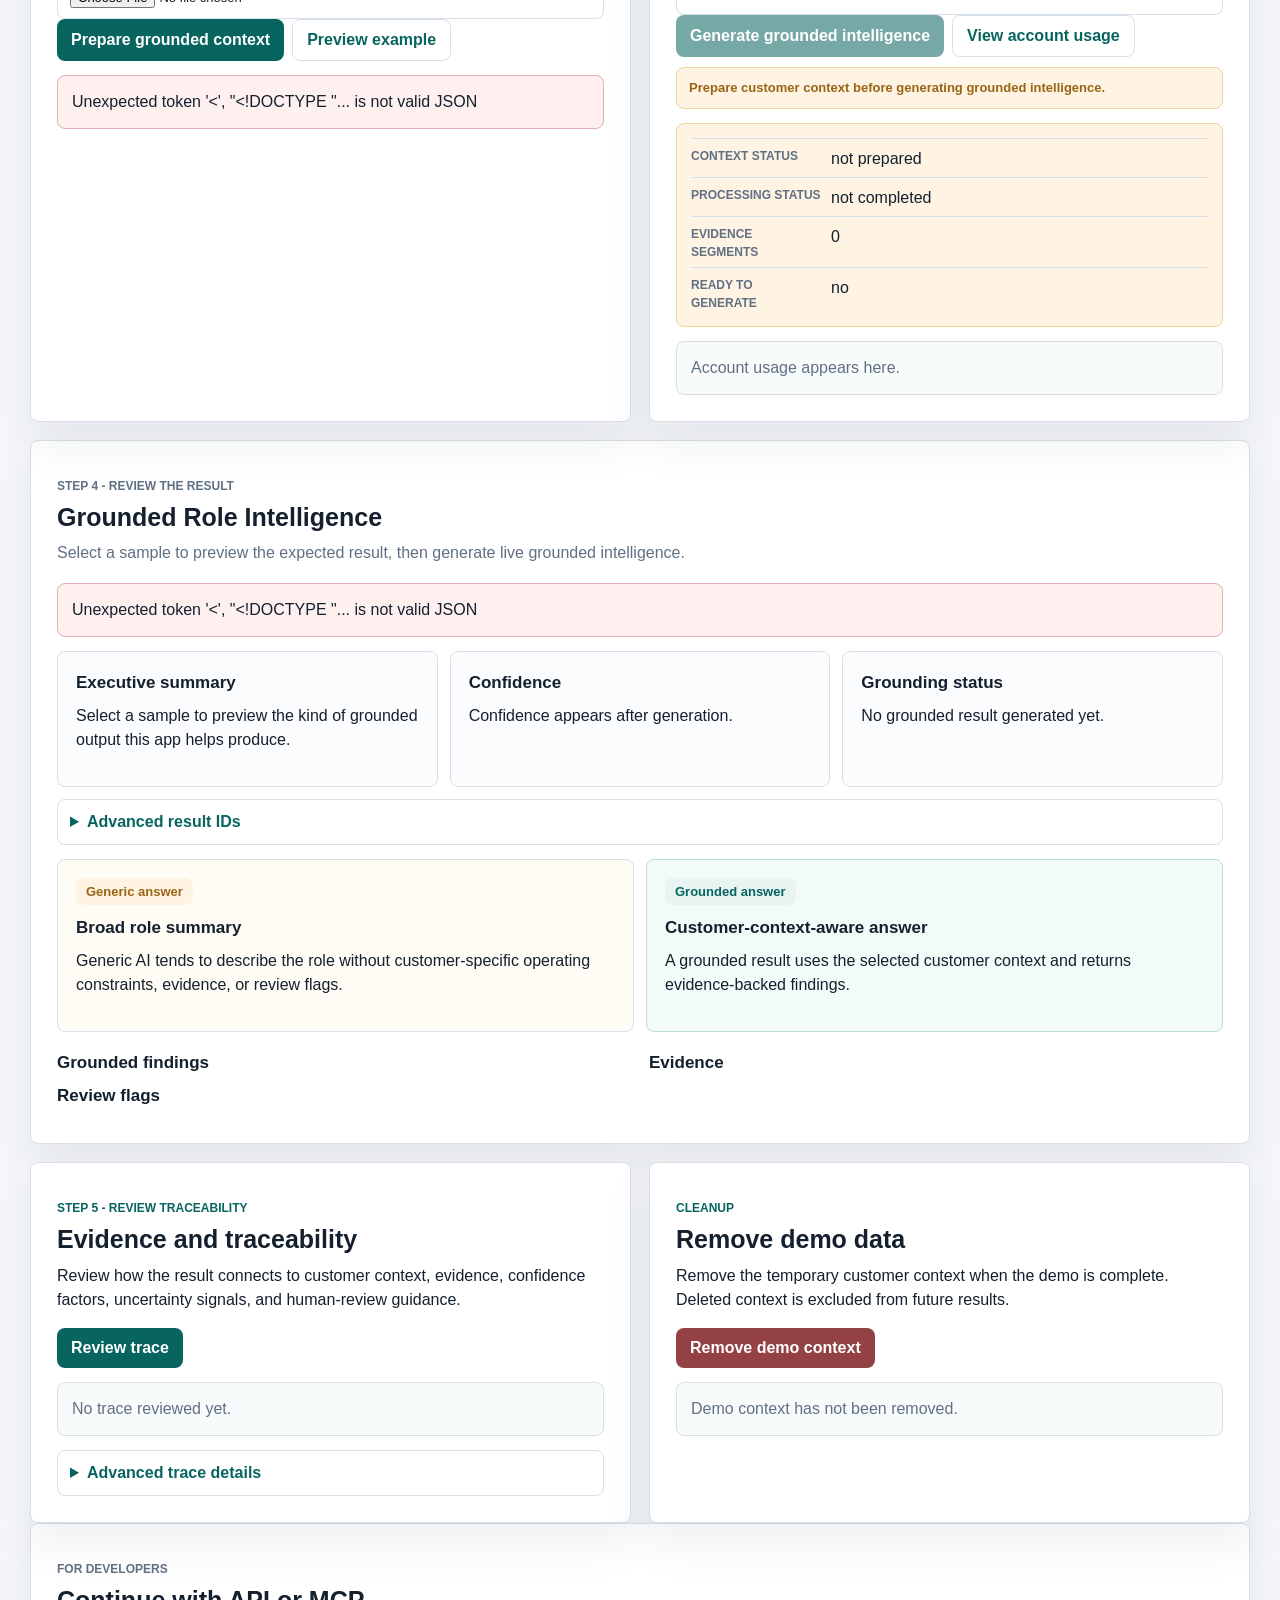
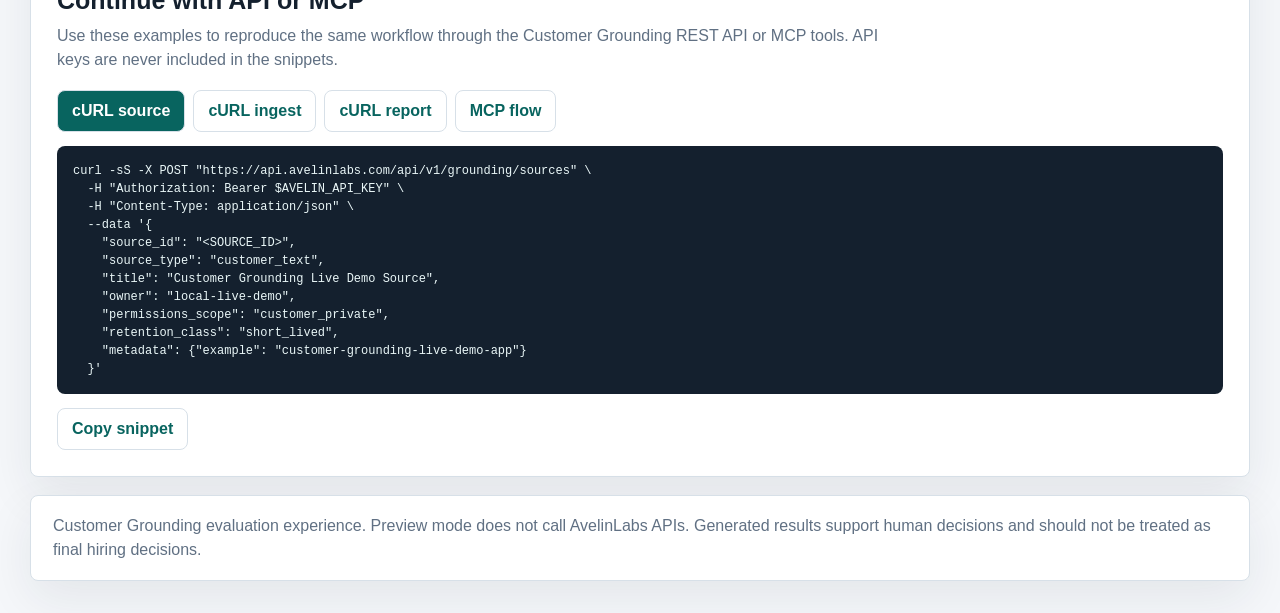
==== commit 0053ddb2: "Default Grounding demo to production API URL" ====
--- a/customer-grounding-live-demo-app/index.html
+++ b/customer-grounding-live-demo-app/index.html
@@ -27,7 +27,7 @@
         <aside class="connection-card" aria-label="Connection status">
           <p class="eyebrow">Step 1 - Connect</p>
           <h2>Connect to AvelinLabs</h2>
-          <label>API Base URL<input id="base-url" type="url" value="http://127.0.0.1:8010" autocomplete="off"></label>
+          <label>API Base URL<input id="base-url" type="url" value="https://api.avelinlabs.com" autocomplete="off"></label>
           <label>Runtime API key<input id="api-key" type="password" placeholder="API key provided by AvelinLabs" autocomplete="off"></label>
           <div class="button-row">
             <button id="save-config" type="button">Save connection</button>
--- a/customer-grounding-live-demo-app/styles.css
+++ b/customer-grounding-live-demo-app/styles.css
@@ -200,7 +200,7 @@
 
 .timeline {
   display: grid;
-  grid-template-columns: repeat(7, minmax(0, 1fr));
+  grid-template-columns: repeat(5, minmax(0, 1fr));
   gap: 0;
   margin-top: 18px;
   overflow: hidden;
